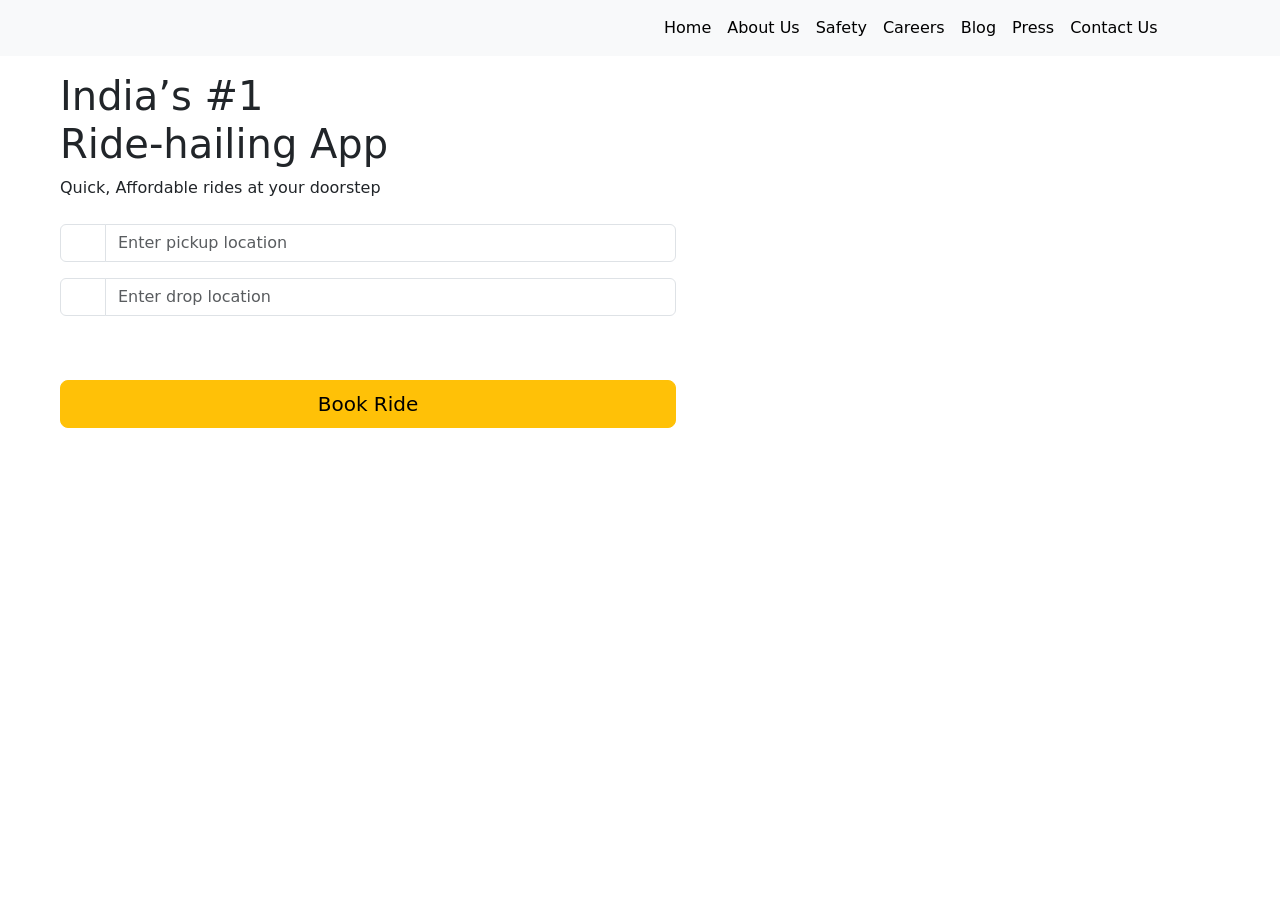
==== rapido.html @ 96d4f19f "first commit" ====
<!DOCTYPE html>
<html lang="en">

<head>
    <meta charset="UTF-8">
    <meta name="viewport" content="width=device-width, initial-scale=1.0">
    <title>Document</title>
    <link href="https://cdn.jsdelivr.net/npm/bootstrap@5.0.2/dist/css/bootstrap.min.css" rel="stylesheet"
        integrity="sha384-EVSTQN3/azprG1Anm3QDgpJLIm9Nao0Yz1ztcQTwFspd3yD65VohhpuuCOmLASjC" crossorigin="anonymous">
    <link rel="stylesheet" href="rapido.css">
</head>

<body>
    <nav class="navbar navbar-expand-lg navbar-light bg-light">
        <div class="container-fluid">
            <a class="navbar-brand" href="#"><img
                    src="./NewLogo.svg"
                    alt="" width="100px"></a>
            <button class="navbar-toggler" type="button" data-bs-toggle="collapse"
                data-bs-target="#navbarSupportedContent" aria-controls="navbarSupportedContent" aria-expanded="false"
                aria-label="Toggle navigation">
                <span class="navbar-toggler-icon"></span>
            </button>
            <div class="collapse navbar-collapse" id="navbarSupportedContent">
                <ul class="navbar-nav me-auto mb-2 mb-lg-0">
                    <li class="nav-item">
                        <a class="nav-link active" aria-current="page" href="#">Home</a>
                    </li>
                    <li class="nav-item">
                        <a class="nav-link active" aria-current="page" href="#">About Us</a>
                    </li>
                    <li class="nav-item">
                        <a class="nav-link active" aria-current="page" href="#">Safety</a>
                    </li>
                    <li class="nav-item">
                        <a class="nav-link active" aria-current="page" href="#">Careers</a>
                    </li>
                    <li class="nav-item">
                        <a class="nav-link active" aria-current="page" href="#">Blog</a>
                    </li>
                    <li class="nav-item">
                        <a class="nav-link active" aria-current="page" href="#">Press</a>
                    </li>
                    <li class="nav-item">
                        <a class="nav-link active" aria-current="page" href="#">Contact Us</a>
                    </li>
            </div>
        </div>
    </nav>
    <div class="container-fluid">
        <div class="row">
            <div class="col-12 col-md-6 d-flex flex-column ms-5">
                <h1 class="mt-3">India’s #1 <br>
                    Ride-hailing App</h1>
                <p class="mb-4">Quick, Affordable rides at your doorstep</p>
                <div class="input-group mb-3">
                    <span class="input-group-text" id="basic-addon1"><img src="./revampIconFrom.svg" alt="" width="20px"></span>
                    <input type="text" class="form-control" placeholder="Enter pickup location" aria-label="Username"
                        aria-describedby="basic-addon1">
                </div>
                <div class="input-group mb-3">
                    <span class="input-group-text" id="basic-addon1"><img src="./revampIconTo.svg" alt="" width="20px"></span>
                    <input type="text" class="form-control" placeholder="Enter drop location" aria-label="Username"
                        aria-describedby="basic-addon1">
                </div>
                <button class="btn btn-warning btn-lg mt-5">Book Ride</button>
            </div>
            <div class="col-12 col-md-5 mt-5">
                <img src="./banner_image_new.png" alt="" width="100%">
            </div>
        </div>
    </div>
    <script src="https://cdn.jsdelivr.net/npm/bootstrap@5.0.2/dist/js/bootstrap.bundle.min.js"
        integrity="sha384-MrcW6ZMFYlzcLA8Nl+NtUVF0sA7MsXsP1UyJoMp4YLEuNSfAP+JcXn/tWtIaxVXM"
        crossorigin="anonymous"></script>
</body>

</html>
---- rapido.css ----
.collapse{
    margin-left: 50%;
}
.input-group .input-group-text{
    background-color: white;
}
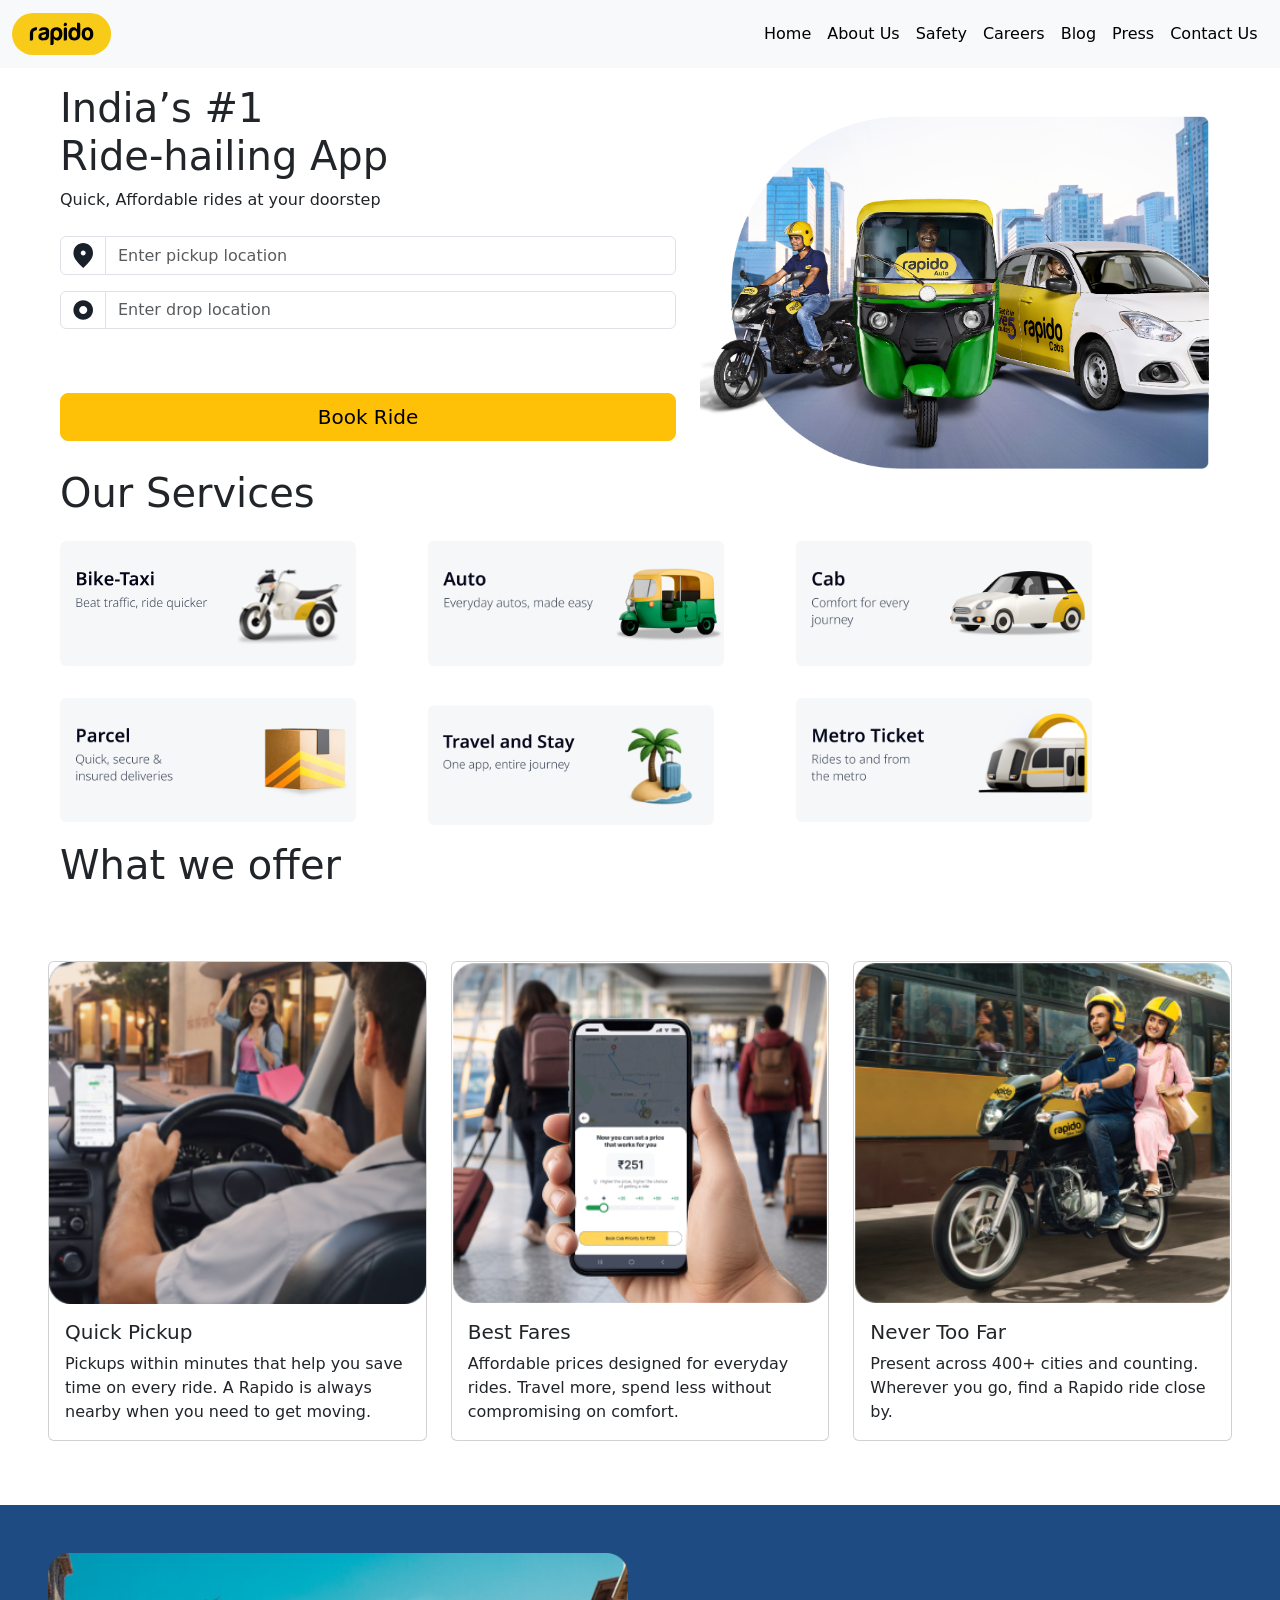
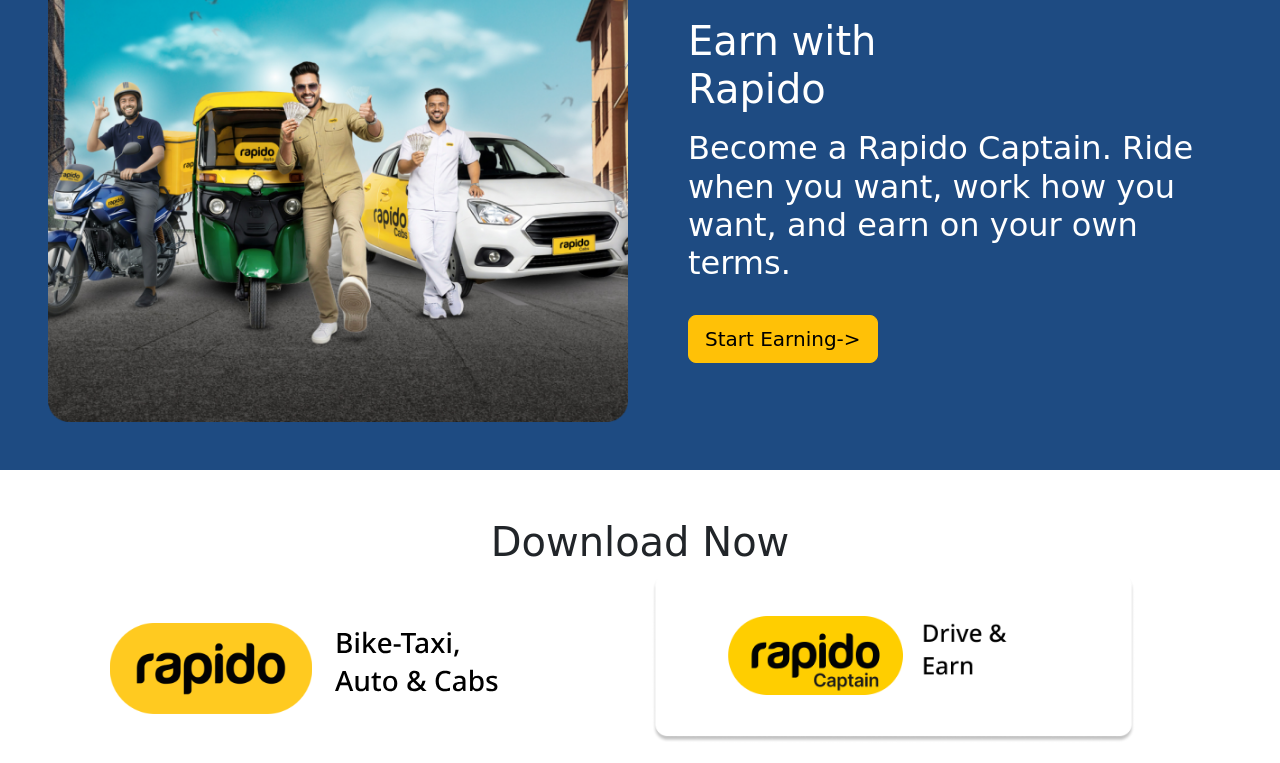
==== commit 3aa3c512: "first commit" ====
--- a/rapido.html
+++ b/rapido.html
@@ -13,9 +13,7 @@
 <body>
     <nav class="navbar navbar-expand-lg navbar-light bg-light">
         <div class="container-fluid">
-            <a class="navbar-brand" href="#"><img
-                    src="./NewLogo.svg"
-                    alt="" width="100px"></a>
+            <a class="navbar-brand" href="#"><img src="./NewLogo.svg" alt="" width="100px"></a>
             <button class="navbar-toggler" type="button" data-bs-toggle="collapse"
                 data-bs-target="#navbarSupportedContent" aria-controls="navbarSupportedContent" aria-expanded="false"
                 aria-label="Toggle navigation">
@@ -54,12 +52,14 @@
                     Ride-hailing App</h1>
                 <p class="mb-4">Quick, Affordable rides at your doorstep</p>
                 <div class="input-group mb-3">
-                    <span class="input-group-text" id="basic-addon1"><img src="./revampIconFrom.svg" alt="" width="20px"></span>
+                    <span class="input-group-text" id="basic-addon1"><img src="./revampIconFrom.svg" alt=""
+                            width="20px"></span>
                     <input type="text" class="form-control" placeholder="Enter pickup location" aria-label="Username"
                         aria-describedby="basic-addon1">
                 </div>
                 <div class="input-group mb-3">
-                    <span class="input-group-text" id="basic-addon1"><img src="./revampIconTo.svg" alt="" width="20px"></span>
+                    <span class="input-group-text" id="basic-addon1"><img src="./revampIconTo.svg" alt=""
+                            width="20px"></span>
                     <input type="text" class="form-control" placeholder="Enter drop location" aria-label="Username"
                         aria-describedby="basic-addon1">
                 </div>
@@ -70,6 +70,97 @@
             </div>
         </div>
     </div>
+    <div class="container-fluid">
+        <div class="row">
+            <div class="col-12 ms-5">
+                <h1>Our Services</h1>
+            </div>
+            <div class="col-3 mb-3 ms-5 mt-3">
+                <img src="./serviceimage.svg" alt="" width="100%">
+            </div>
+            <div class="col-3 mb-3 ms-5 mt-3">
+                <img src="./auto_service.png" alt="" width="100%">
+            </div>
+            <div class="col-3 mb-3 ms-5 mt-3">
+                <img src="./cab_service.png" alt="" width="100%">
+            </div>
+            <div class="col-3 mb-3 ms-5 mt-3">
+                <img src="./parcel_service.png" alt="" width="100%">
+            </div>
+            <div class="col-3 mb-3 ms-5 mt-3">
+                <img src="./travel_service.png" alt="" width="100%">
+            </div>
+            <div class="col-3 mb-3 ms-5 mt-3">
+                <img src="./metro_service.png" alt="" width="100%">
+            </div>
+        </div>
+    </div>
+    <div class="container-fluid">
+        <div class="row">
+            <div class="col-12 ms-5">
+                <h1>What we offer</h1>
+            </div>
+            <div class="container-fluid mt-3 p-5 mb-3">
+                <div class="row row-cols-1 row-cols-md-3 g-4">
+                    <div class="col">
+                        <div class="card">
+                            <img src="./image.png" class="card-img-top" alt="...">
+                            <div class="card-body">
+                                <h5 class="card-title">Quick Pickup</h5>
+                                <p class="card-text">Pickups within minutes that help you save time on every ride. A
+                                    Rapido is always nearby when you need to get moving.</p>
+                            </div>
+                        </div>
+                    </div>
+                    <div class="col">
+                        <div class="card">
+                            <img src="./bestfare_offer.png" class="card-img-top" alt="...">
+                            <div class="card-body">
+                                <h5 class="card-title">Best Fares</h5>
+                                <p class="card-text">Affordable prices designed for everyday rides. Travel more, spend
+                                    less without compromising on comfort.</p>
+                            </div>
+                        </div>
+                    </div>
+                    <div class="col">
+                        <div class="card">
+                            <img src="./nevertofar_offer.png" class="card-img-top" alt="...">
+                            <div class="card-body">
+                                <h5 class="card-title">Never Too Far</h5>
+                                <p class="card-text">Present across 400+ cities and counting. Wherever you go, find a
+                                    Rapido ride close by.</p>
+                            </div>
+                        </div>
+                    </div>
+                </div>
+            </div>
+        </div>
+    </div>
+    <div class="container-fluid sec-4 p-5">
+        <div class="row">
+            <div class="col-6">
+                <img src="./showcase_image.png" alt="" width="100%">
+            </div>
+            <div class="col-6 p-5">
+                <h1 class="mt-3">Earn with <br> Rapido</h1>
+                <h2 class="mt-3">Become a Rapido Captain. Ride <br> when you want, work how you <br> want, and earn on your own terms.</h2>
+                <button class="btn btn-warning btn-lg mt-4">Start Earning-></button>
+            </div>
+        </div>
+    </div>
+    <div class="container-fluid mt-5">
+        <h1 align="center">Download Now</h1>
+        <div class="container-fluid" mt-5 ms-3>
+            <div class="row">
+                <div class="col-6">
+                    <img src="./dowloadnow_image.svg" alt="">
+                </div>
+                <div class="col-6">
+                    <img src="./rapido_captain.png" alt="" width="80%">
+                </div>
+            </div>
+        </div>
+    </div>
     <script src="https://cdn.jsdelivr.net/npm/bootstrap@5.0.2/dist/js/bootstrap.bundle.min.js"
         integrity="sha384-MrcW6ZMFYlzcLA8Nl+NtUVF0sA7MsXsP1UyJoMp4YLEuNSfAP+JcXn/tWtIaxVXM"
         crossorigin="anonymous"></script>
--- a/rapido.css
+++ b/rapido.css
@@ -3,4 +3,8 @@
 }
 .input-group .input-group-text{
     background-color: white;
-}+}
+.sec-4{
+    background-color: #1E4B82;
+    color: white;
+}
